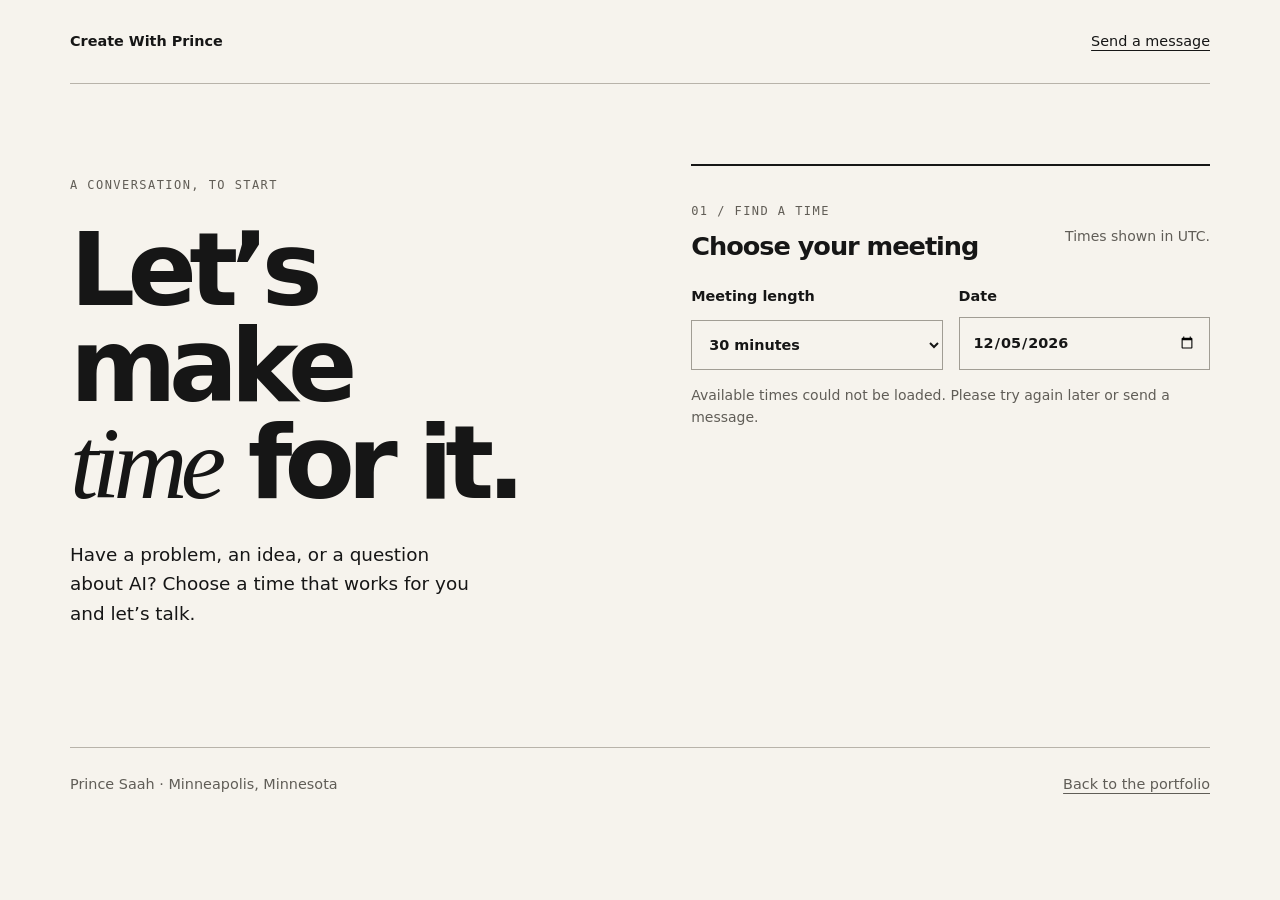
==== book.html @ f41673e4 "Prepare meeting booking page" ====
<!doctype html>
<html lang="en">
<head>
  <meta charset="utf-8"><meta name="viewport" content="width=device-width,initial-scale=1">
  <meta name="description" content="Schedule a conversation with Prince Saah about AI consulting and digital product ideas.">
  <link rel="canonical" href="https://createwithprince.com/book.html">
  <title>Book a conversation | Create With Prince</title>
  <link rel="stylesheet" href="booking.css">
  <script src="https://challenges.cloudflare.com/turnstile/v0/api.js?render=explicit" async defer></script>
  <script src="booking.js" defer></script>
</head>
<body>
<header><a href="./">Create With Prince</a><a href="./contact.html">Send a message</a></header>
<main>
  <div class="lead"><p class="eyebrow">A conversation, to start</p><h1>Let’s make<br><em>time</em> for it.</h1><p>Have a problem, an idea, or a question about AI? Choose a time that works for you and let’s talk.</p></div>
  <section class="scheduler" aria-labelledby="scheduler-heading">
    <div class="scheduler-head"><div><p class="eyebrow">01 / Find a time</p><h2 id="scheduler-heading">Choose your meeting</h2></div><p id="timezone" class="note"></p></div>
    <div class="controls"><label>Meeting length<select id="duration"><option value="30">30 minutes</option><option value="45">45 minutes</option><option value="60">60 minutes</option></select></label><label>Date<input id="date" type="date" required></label></div>
    <p id="slots-status" class="note" role="status" aria-live="polite">Choose a day to see available times.</p><div id="slots" class="slots" aria-label="Available times"></div>
    <form id="booking" hidden novalidate>
      <div class="section-line"><p class="eyebrow">02 / Your details</p><p id="selected" class="chosen"></p></div>
      <label for="name">Your name</label><input id="name" name="name" autocomplete="name" maxlength="120" required>
      <label for="email">Your email</label><input id="email" name="email" type="email" autocomplete="email" maxlength="254" required>
      <div class="trap" aria-hidden="true"><label for="website">Leave this field empty</label><input id="website" name="website" tabindex="-1" autocomplete="off"></div>
      <div id="verification"></div><p id="booking-status" role="status" aria-live="polite"></p><button id="submit" type="submit" disabled>Confirm meeting <span aria-hidden="true">↗</span></button>
    </form>
    <div id="confirmation" class="confirmation" role="status" aria-live="polite" hidden></div>
  </section>
</main><footer><span>Prince Saah · Minneapolis, Minnesota</span><a href="./">Back to the portfolio</a></footer>
</body></html>
---- booking.css ----
*{box-sizing:border-box}body{margin:0;background:#f6f3ed;color:#161616;font:16px/1.6 system-ui,sans-serif}a{color:inherit;text-underline-offset:.25em}header,main,footer{width:min(1140px,calc(100% - 48px));margin:auto}header,footer{display:flex;justify-content:space-between;gap:24px;font-size:.9rem}header{padding:30px 0;border-bottom:1px solid #b8b3aa}header a:first-child{font-weight:700;text-decoration:none}main{padding:80px 0 100px;display:grid;grid-template-columns:minmax(0,1fr) minmax(340px,1fr);gap:clamp(40px,8vw,120px)}.eyebrow{font:12px/1.5 ui-monospace,monospace;text-transform:uppercase;letter-spacing:.12em;color:#615d56}.lead h1{font-size:clamp(4rem,8vw,7.2rem);line-height:.94;letter-spacing:-.075em;margin:28px 0}.lead h1 em{font-family:Georgia,serif;font-weight:400;letter-spacing:-.065em}.lead>p:last-child{max-width:410px;font-size:1.15rem}.scheduler{border-top:2px solid #161616}.scheduler-head{display:flex;justify-content:space-between;gap:18px;align-items:end;padding:24px 0}.scheduler h2{font-size:1.6rem;line-height:1.15;letter-spacing:-.04em;margin:8px 0 0}.note{font-size:.875rem;color:#605d57}.controls{display:grid;grid-template-columns:1fr 1fr;gap:16px}.controls label,form label{display:grid;gap:8px;font-weight:600;font-size:.9rem}input,select{width:100%;font:inherit;background:transparent;border:1px solid #a19d94;border-radius:0;padding:13px;color:#161616;min-width:0}.slots{display:flex;flex-wrap:wrap;gap:9px}.slot{background:transparent;border:1px solid #8f8a80;color:#161616;padding:10px 15px;font:inherit;cursor:pointer}.slot[aria-pressed=true]{background:#161616;color:white}form{border-top:1px solid #b8b3aa;margin-top:32px;padding-top:20px;display:grid;gap:10px}form[hidden],.confirmation[hidden]{display:none}.section-line{display:flex;justify-content:space-between;gap:14px;align-items:center}.chosen{font-size:.9rem;font-weight:650;text-align:right}form label{margin-top:10px}#verification{margin-top:16px}#booking-status{margin:0;min-height:1.5em}#submit{justify-self:start;background:#161616;color:#fff;border:0;padding:15px 20px;font:600 1rem system-ui;cursor:pointer}#submit span{margin-left:28px}button:disabled{opacity:.45;cursor:not-allowed}.confirmation{border-top:1px solid #b8b3aa;margin-top:32px;padding-top:22px;font-weight:600}.trap{position:absolute;left:-10000px;width:1px;height:1px;overflow:hidden}footer{border-top:1px solid #b8b3aa;padding:25px 0 40px;color:#605d57}button:focus-visible,input:focus-visible,select:focus-visible,a:focus-visible{outline:2px solid #111;outline-offset:3px}@media(max-width:750px){main{grid-template-columns:1fr;padding:55px 0 70px;gap:55px}.lead h1{font-size:clamp(3.7rem,14vw,6rem)}footer{flex-direction:column}}
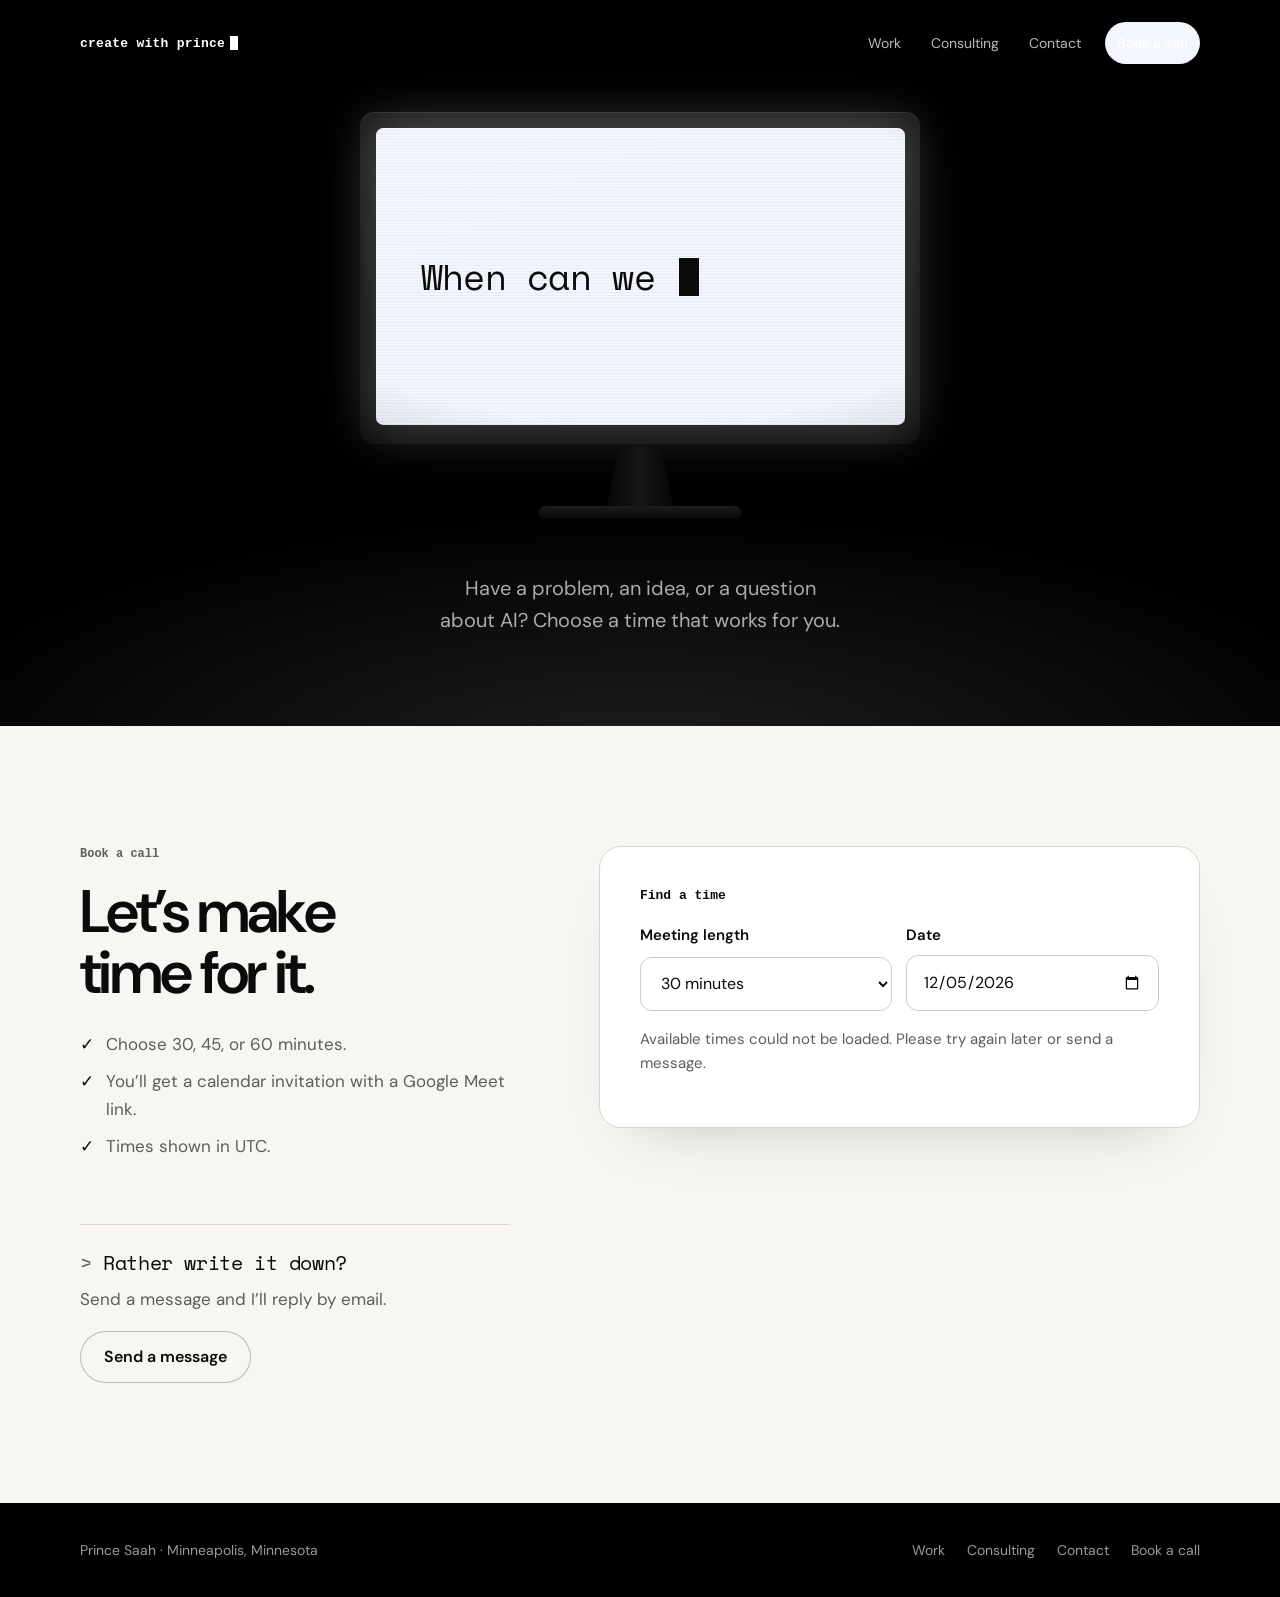
==== commit 4884344d: "Bring consulting, contact and booking into the portfolio's world One shared look (site.css/site.js):" ====
--- a/book.html
+++ b/book.html
@@ -1,30 +1,89 @@
 <!doctype html>
 <html lang="en">
 <head>
-  <meta charset="utf-8"><meta name="viewport" content="width=device-width,initial-scale=1">
+  <meta charset="utf-8">
+  <meta name="viewport" content="width=device-width, initial-scale=1, viewport-fit=cover">
+  <meta name="theme-color" content="#000000">
   <meta name="description" content="Schedule a conversation with Prince Saah about AI consulting and digital product ideas.">
+  <meta property="og:title" content="Book a conversation | Create With Prince">
+  <meta property="og:description" content="Schedule a conversation with Prince Saah about AI consulting and digital product ideas.">
+  <meta property="og:type" content="website"><meta property="og:url" content="https://createwithprince.com/book.html">
   <link rel="canonical" href="https://createwithprince.com/book.html">
   <title>Book a conversation | Create With Prince</title>
-  <link rel="stylesheet" href="booking.css">
+  <link rel="preconnect" href="https://fonts.googleapis.com"><link rel="preconnect" href="https://fonts.gstatic.com" crossorigin>
+  <link href="https://fonts.googleapis.com/css2?family=DM+Sans:opsz,wght@9..40,400;9..40,500;9..40,600&family=Space+Mono:wght@400;700&display=swap" rel="stylesheet">
+  <link rel="stylesheet" href="site.css?v=20261125">
+  <link rel="stylesheet" href="booking.css?v=20261125">
   <script src="https://challenges.cloudflare.com/turnstile/v0/api.js?render=explicit" async defer></script>
-  <script src="booking.js" defer></script>
+  <script src="site.js?v=20261125" defer></script>
+  <script src="booking.js?v=20261125" defer></script>
 </head>
 <body>
-<header><a href="./">Create With Prince</a><a href="./contact.html">Send a message</a></header>
+<header class="site-head">
+  <div class="wrap">
+    <a class="mark" href="./">create with prince</a>
+    <button class="menu-btn" type="button" aria-label="Menu" aria-expanded="false" aria-controls="site-nav"><span></span></button>
+    <nav class="nav" id="site-nav" aria-label="Main">
+      <a href="./">Work</a>
+      <a href="consulting.html">Consulting</a>
+      <a href="contact.html">Contact</a>
+      <a class="cta" href="book.html" aria-current="page">Book a call</a>
+    </nav>
+  </div>
+</header>
 <main>
-  <div class="lead"><p class="eyebrow">A conversation, to start</p><h1>Let’s make<br><em>time</em> for it.</h1><p>Have a problem, an idea, or a question about AI? Choose a time that works for you and let’s talk.</p></div>
-  <section class="scheduler" aria-labelledby="scheduler-heading">
-    <div class="scheduler-head"><div><p class="eyebrow">01 / Find a time</p><h2 id="scheduler-heading">Choose your meeting</h2></div><p id="timezone" class="note"></p></div>
-    <div class="controls"><label>Meeting length<select id="duration"><option value="30">30 minutes</option><option value="45">45 minutes</option><option value="60">60 minutes</option></select></label><label>Date<input id="date" type="date" required></label></div>
-    <p id="slots-status" class="note" role="status" aria-live="polite">Choose a day to see available times.</p><div id="slots" class="slots" aria-label="Available times"></div>
-    <form id="booking" hidden novalidate>
-      <div class="section-line"><p class="eyebrow">02 / Your details</p><p id="selected" class="chosen"></p></div>
-      <label for="name">Your name</label><input id="name" name="name" autocomplete="name" maxlength="120" required>
-      <label for="email">Your email</label><input id="email" name="email" type="email" autocomplete="email" maxlength="254" required>
-      <div class="trap" aria-hidden="true"><label for="website">Leave this field empty</label><input id="website" name="website" tabindex="-1" autocomplete="off"></div>
-      <div id="verification"></div><p id="booking-status" role="status" aria-live="polite"></p><button id="submit" type="submit" disabled>Confirm meeting <span aria-hidden="true">↗</span></button>
-    </form>
-    <div id="confirmation" class="confirmation" role="status" aria-live="polite" hidden></div>
-  </section>
-</main><footer><span>Prince Saah · Minneapolis, Minnesota</span><a href="./">Back to the portfolio</a></footer>
-</body></html>
+<section class="hero">
+  <div class="desk">
+    <span class="bezel"><span class="screen"><h1 class="screen-q">When can we talk?</h1></span></span>
+    <span class="neck"></span><span class="foot"></span>
+  </div>
+  <p class="hero-sub">Have a problem, an idea, or a question about AI? Choose a time that works for you.</p>
+</section>
+<section class="band">
+  <div class="wrap split">
+    <div>
+      <p class="label">Book a call</p>
+      <h2 class="title">Let’s make time for it.</h2>
+      <ul class="expect">
+        <li>Choose 30, 45, or 60 minutes.</li>
+        <li>You’ll get a calendar invitation with a Google Meet link.</li>
+        <li id="timezone"></li>
+      </ul>
+      <div class="aside">
+        <p class="step-q">Rather write it down?</p>
+        <p class="muted">Send a message and I’ll reply by email.</p>
+        <a class="button ghost" href="contact.html">Send a message</a>
+      </div>
+    </div>
+    <section class="panel scheduler" aria-labelledby="scheduler-heading">
+      <h2 id="scheduler-heading" class="panel-title">Find a time</h2>
+      <div class="controls">
+        <div class="field"><label for="duration">Meeting length</label><select id="duration"><option value="30">30 minutes</option><option value="45">45 minutes</option><option value="60">60 minutes</option></select></div>
+        <div class="field"><label for="date">Date</label><input id="date" type="date" required></div>
+      </div>
+      <p id="slots-status" class="status" role="status" aria-live="polite">Choose a day to see available times.</p>
+      <div id="slots" class="slots" aria-label="Available times"></div>
+      <form id="booking" hidden novalidate>
+        <div class="chosen-row"><h3 class="panel-title">Your details</h3><p id="selected" class="chosen"></p></div>
+        <div class="field"><label for="name">Your name</label><input id="name" name="name" autocomplete="name" maxlength="120" required></div>
+        <div class="field"><label for="email">Your email</label><input id="email" name="email" type="email" autocomplete="email" maxlength="254" required></div>
+        <div class="field"><label for="purpose">What would you like to discuss? <span class="optional">Optional</span></label>
+          <textarea id="purpose" name="purpose" maxlength="1500" rows="4" aria-describedby="purpose-note"></textarea>
+          <p id="purpose-note" class="muted small">Your message will be included in the calendar invitation.</p></div>
+        <div class="trap" aria-hidden="true"><label for="website">Leave this field empty</label><input id="website" name="website" tabindex="-1" autocomplete="off"></div>
+        <div id="verification"></div>
+        <p id="booking-status" class="status" role="status" aria-live="polite"></p>
+        <button id="submit" class="button" type="submit" disabled>Confirm meeting</button>
+      </form>
+      <div id="confirmation" class="confirmation" role="status" aria-live="polite" hidden></div>
+    </section>
+  </div>
+</section>
+</main>
+<footer class="site-foot slim">
+  <div class="wrap">
+    <div class="foot-row"><span>Prince Saah · Minneapolis, Minnesota</span><nav aria-label="Footer"><a href="./">Work</a><a href="consulting.html">Consulting</a><a href="contact.html">Contact</a><a href="book.html">Book a call</a></nav></div>
+  </div>
+</footer>
+</body>
+</html>
--- a/site.css
+++ b/site.css
@@ -0,0 +1,174 @@
+/*
+VOICE   Calm, direct, a little playful. The same studio as the home page.
+IDEA    Every page begins in the dark with a monitor asking that page's question.
+PICTURE A glowing CRT on a black band, the question typing across its screen.
+COLOUR  Void #000, paper #f7f6f2, ink #0b0b0b; screen light is the only glow.
+TYPE    DM Sans for reading, Space Mono for anything a screen would say.
+LAYOUT  Dark hero → paper body in one centred column → dark footer.
+*/
+:root {
+  --void: #000; --paper: #f7f6f2; --ink: #0b0b0b; --muted: #5f5d58; --line: #d9d5cc;
+  --glow: #f4f6ff;
+  --ease: cubic-bezier(.7, 0, .2, 1);
+  --sans: 'DM Sans', system-ui, sans-serif;
+  --mono: 'Space Mono', ui-monospace, monospace;
+  color-scheme: light;
+}
+* { box-sizing: border-box; min-width: 0; }
+html { scroll-behavior: smooth; -webkit-text-size-adjust: 100%; }
+body { margin: 0; background: var(--paper); color: var(--ink); font: 17px/1.6 var(--sans); -webkit-font-smoothing: antialiased; overflow-x: clip; }
+h1, h2, h3, p { margin: 0; }
+a { color: inherit; text-underline-offset: .25em; }
+:focus-visible { outline: 2px solid currentColor; outline-offset: 4px; }
+.sr-only { position: absolute; width: 1px; height: 1px; overflow: hidden; clip: rect(0 0 0 0); white-space: nowrap; }
+.wrap { width: min(1120px, calc(100% - 48px)); margin-inline: auto; }
+
+/* ---------- Header ---------- */
+.site-head {
+  position: absolute; inset: 0 0 auto; z-index: 5;
+  padding-top: env(safe-area-inset-top);
+  color: #fff;
+}
+.site-head .wrap { display: flex; align-items: center; justify-content: space-between; gap: 20px; padding: 22px 0; }
+.mark { display: inline-flex; align-items: center; gap: 2px; font: 700 13px/1 var(--mono); letter-spacing: .02em; text-decoration: none; white-space: nowrap; }
+.mark::after { content: ''; width: .6em; height: 1.1em; margin-left: 3px; background: currentColor; animation: blink 1.05s steps(1) infinite; }
+.nav { display: flex; align-items: center; gap: 6px; }
+.nav a { font-size: 14px; text-decoration: none; padding: 10px 12px; border-radius: 99px; color: rgba(255,255,255,.72); transition: color .3s, background .3s; }
+.nav a:hover, .nav a[aria-current="page"] { color: #fff; }
+.nav a[aria-current="page"] { background: rgba(255,255,255,.1); }
+.nav .cta { background: var(--glow); color: var(--ink); font-weight: 600; margin-left: 6px; }
+.nav .cta:hover { color: var(--ink); box-shadow: 0 0 24px rgba(244,246,255,.45); }
+.nav .cta[aria-current="page"] { background: var(--glow); }
+.menu-btn { display: none; }
+
+@media (max-width: 760px) {
+  .menu-btn {
+    display: grid; place-items: center; width: 44px; height: 44px; margin-right: -10px;
+    border: 0; background: none; color: inherit; cursor: pointer;
+  }
+  .menu-btn span, .menu-btn span::before { display: block; width: 20px; height: 1.5px; background: currentColor; transition: transform .4s var(--ease); }
+  .menu-btn span { position: relative; box-shadow: 0 -6px 0 currentColor; }
+  .menu-btn span::before { content: ''; position: absolute; top: 6px; }
+  .site-head.open .menu-btn span { transform: rotate(45deg); box-shadow: none; }
+  .site-head.open .menu-btn span::before { transform: translateY(-6px) rotate(-90deg); }
+  .nav {
+    position: fixed; inset: 0; z-index: -1;
+    flex-direction: column; align-items: flex-start; justify-content: center; gap: 4px;
+    padding: 0 28px; background: var(--void);
+    opacity: 0; pointer-events: none; transition: opacity .35s var(--ease);
+  }
+  .site-head.open .nav { opacity: 1; pointer-events: auto; }
+  .nav a { font-size: 30px; letter-spacing: -.03em; padding: 8px 0; color: rgba(255,255,255,.6); }
+  .nav a[aria-current="page"] { background: none; color: #fff; }
+  .nav .cta { margin: 22px 0 0; padding: 14px 24px; font-size: 18px; }
+}
+
+/* ---------- Hero: a monitor in the dark ---------- */
+.hero {
+  position: relative; background: var(--void); color: #fff;
+  padding: calc(env(safe-area-inset-top) + 112px) 0 clamp(64px, 10vh, 110px);
+  overflow: hidden;
+}
+.hero::after { /* light spilling toward the paper below */
+  content: ''; position: absolute; left: 50%; bottom: -40%; width: 120%; height: 70%;
+  transform: translateX(-50%);
+  background: radial-gradient(closest-side, rgba(244,246,255,.12), transparent);
+  pointer-events: none;
+}
+.desk { width: min(86vw, 560px); margin-inline: auto; container-type: inline-size; position: relative; z-index: 1; }
+.desk .bezel {
+  display: block; padding: 2.8cqi 2.8cqi 3.4cqi; border-radius: 2.6cqi;
+  background: linear-gradient(#191919, #0b0b0b 60%);
+  box-shadow: inset 0 1px 0 rgba(255,255,255,.09), 0 4cqi 8cqi rgba(0,0,0,.9);
+}
+.desk .screen {
+  position: relative; display: flex; align-items: center;
+  aspect-ratio: 16 / 9; border-radius: 1.3cqi; overflow: hidden;
+  background: var(--glow); color: var(--ink);
+  box-shadow: 0 0 9cqi 1cqi rgba(244,246,255,.25);
+  animation: power-on .9s var(--ease) both .15s;
+}
+.desk .screen::before, .desk .screen::after { content: ''; position: absolute; inset: 0; pointer-events: none; }
+.desk .screen::before { background: repeating-linear-gradient(0deg, rgba(0,0,0,.045) 0 1px, transparent 1px 3px); }
+.desk .screen::after { background: radial-gradient(130% 100% at 50% 45%, transparent 55%, rgba(0,0,0,.25)), linear-gradient(155deg, rgba(255,255,255,.14), transparent 38%); }
+.screen-q {
+  position: relative; z-index: 1; padding: 0 8cqi;
+  font: 400 6.4cqi/1.28 var(--mono); letter-spacing: -.02em;
+  text-wrap: balance;
+}
+.screen-q .ghost { visibility: hidden; }
+.screen-q .ghost::after { content: ''; display: inline-block; width: .64em; }
+.screen-q .live { position: absolute; top: 0; left: 8cqi; right: 8cqi; }
+.screen-q .caret, .caret {
+  display: inline-block; width: .56em; height: 1.05em; margin-left: .08em; vertical-align: -.17em;
+  background: currentColor; animation: blink 1.05s steps(1) infinite;
+}
+.desk .neck { display: block; width: 12cqi; height: 11cqi; margin: 0 auto; background: linear-gradient(90deg, #060606, #161616 50%, #060606); clip-path: polygon(20% 0, 80% 0, 100% 100%, 0 100%); }
+.desk .foot { display: block; width: 36cqi; height: 2.2cqi; margin: 0 auto; border-radius: 1.2cqi 1.2cqi .5cqi .5cqi; background: linear-gradient(#1c1c1c, #090909); }
+.hero-sub { position: relative; z-index: 1; margin: clamp(34px, 6vh, 56px) auto 0; max-width: 34ch; text-align: center; color: rgba(255,255,255,.66); font-size: clamp(17px, 2vw, 20px); text-wrap: balance; }
+
+@keyframes power-on {
+  0% { transform: scale(0, .006); filter: brightness(4); }
+  35% { transform: scale(1, .006); filter: brightness(3); }
+  75% { transform: scale(1, 1); filter: brightness(1.4); }
+  100% { transform: none; filter: none; }
+}
+@keyframes blink { 50% { opacity: 0; } }
+
+/* ---------- Paper body ---------- */
+.band { padding: clamp(64px, 10vw, 120px) 0; }
+.band + .band { border-top: 1px solid var(--line); }
+.label { font: 700 12px/1.4 var(--mono); color: var(--muted); margin-bottom: 18px; }
+.title { font-size: clamp(34px, 5.4vw, 60px); font-weight: 600; line-height: 1.02; letter-spacing: -.045em; text-wrap: balance; }
+.lede { font-size: clamp(19px, 2.2vw, 23px); line-height: 1.5; letter-spacing: -.01em; max-width: 36ch; }
+.muted { color: var(--muted); }
+.split { display: grid; grid-template-columns: minmax(0, 5fr) minmax(0, 7fr); gap: clamp(40px, 7vw, 110px); align-items: start; }
+.split > :first-child { position: sticky; top: 32px; }
+@media (max-width: 860px) { .split { grid-template-columns: 1fr; } .split > :first-child { position: static; } }
+
+.button {
+  display: inline-flex; align-items: center; justify-content: center; gap: 12px;
+  min-height: 52px; padding: 0 24px; border: 0; border-radius: 99px;
+  background: var(--ink); color: #fff; font: 600 16px/1 var(--sans);
+  text-decoration: none; cursor: pointer; transition: transform .4s var(--ease), opacity .3s;
+}
+.button:hover { transform: translateY(-2px); }
+.button.ghost { background: transparent; color: var(--ink); box-shadow: inset 0 0 0 1px rgba(0,0,0,.25); }
+.button:disabled { opacity: .4; cursor: not-allowed; transform: none; }
+.arrow::after { content: '↗'; }
+
+/* forms */
+.field { display: grid; gap: 8px; }
+.field + .field { margin-top: 20px; }
+.field label, .field > span { font-weight: 600; font-size: 15px; }
+.optional { font-weight: 400; color: var(--muted); }
+input, select, textarea {
+  width: 100%; font: 16px/1.5 var(--sans); color: var(--ink);
+  background: #fff; border: 1px solid #cfcbc2; border-radius: 12px; padding: 14px 16px;
+  transition: border-color .2s, box-shadow .2s;
+}
+input:focus, select:focus, textarea:focus { outline: none; border-color: var(--ink); box-shadow: 0 0 0 4px rgba(0,0,0,.06); }
+textarea { resize: vertical; min-height: 140px; }
+.trap { position: absolute; left: -10000px; width: 1px; height: 1px; overflow: hidden; }
+.status { min-height: 1.6em; margin: 16px 0 0; font-size: 15px; color: var(--muted); }
+.panel { background: #fff; border: 1px solid var(--line); border-radius: 22px; padding: clamp(22px, 4vw, 40px); box-shadow: 0 30px 60px -40px rgba(0,0,0,.25); }
+
+/* ---------- Footer ---------- */
+.site-foot { background: var(--void); color: rgba(255,255,255,.6); padding: clamp(64px, 10vw, 110px) 0 calc(env(safe-area-inset-bottom) + 36px); }
+.foot-q { color: #fff; font: 400 clamp(22px, 3.4vw, 36px)/1.3 var(--mono); letter-spacing: -.03em; max-width: 24ch; }
+.foot-actions { display: flex; flex-wrap: wrap; gap: 12px; margin-top: 32px; }
+.site-foot .button { background: var(--glow); color: var(--ink); }
+.site-foot .button.ghost { background: transparent; color: #fff; box-shadow: inset 0 0 0 1px rgba(255,255,255,.3); }
+.foot-row { display: flex; flex-wrap: wrap; justify-content: space-between; gap: 16px 28px; margin-top: clamp(56px, 9vw, 96px); padding-top: 22px; border-top: 1px solid rgba(255,255,255,.12); font-size: 14px; }
+.foot-row nav { display: flex; flex-wrap: wrap; gap: 8px 22px; }
+.foot-row a { text-decoration: none; }
+.foot-row a:hover { color: #fff; }
+
+/* footers on pages that already are the call to action */
+.site-foot.slim { padding-top: 0; }
+.site-foot.slim .foot-row { margin-top: 0; border-top: 0; padding-top: 36px; }
+
+@media (prefers-reduced-motion: reduce) {
+  *, *::before, *::after { animation-duration: .01ms !important; animation-iteration-count: 1 !important; transition-duration: .01ms !important; }
+  html { scroll-behavior: auto; }
+}
--- a/booking.css
+++ b/booking.css
@@ -1 +1,35 @@
-*{box-sizing:border-box}body{margin:0;background:#f6f3ed;color:#161616;font:16px/1.6 system-ui,sans-serif}a{color:inherit;text-underline-offset:.25em}header,main,footer{width:min(1140px,calc(100% - 48px));margin:auto}header,footer{display:flex;justify-content:space-between;gap:24px;font-size:.9rem}header{padding:30px 0;border-bottom:1px solid #b8b3aa}header a:first-child{font-weight:700;text-decoration:none}main{padding:80px 0 100px;display:grid;grid-template-columns:minmax(0,1fr) minmax(340px,1fr);gap:clamp(40px,8vw,120px)}.eyebrow{font:12px/1.5 ui-monospace,monospace;text-transform:uppercase;letter-spacing:.12em;color:#615d56}.lead h1{font-size:clamp(4rem,8vw,7.2rem);line-height:.94;letter-spacing:-.075em;margin:28px 0}.lead h1 em{font-family:Georgia,serif;font-weight:400;letter-spacing:-.065em}.lead>p:last-child{max-width:410px;font-size:1.15rem}.scheduler{border-top:2px solid #161616}.scheduler-head{display:flex;justify-content:space-between;gap:18px;align-items:end;padding:24px 0}.scheduler h2{font-size:1.6rem;line-height:1.15;letter-spacing:-.04em;margin:8px 0 0}.note{font-size:.875rem;color:#605d57}.controls{display:grid;grid-template-columns:1fr 1fr;gap:16px}.controls label,form label{display:grid;gap:8px;font-weight:600;font-size:.9rem}input,select{width:100%;font:inherit;background:transparent;border:1px solid #a19d94;border-radius:0;padding:13px;color:#161616;min-width:0}.slots{display:flex;flex-wrap:wrap;gap:9px}.slot{background:transparent;border:1px solid #8f8a80;color:#161616;padding:10px 15px;font:inherit;cursor:pointer}.slot[aria-pressed=true]{background:#161616;color:white}form{border-top:1px solid #b8b3aa;margin-top:32px;padding-top:20px;display:grid;gap:10px}form[hidden],.confirmation[hidden]{display:none}.section-line{display:flex;justify-content:space-between;gap:14px;align-items:center}.chosen{font-size:.9rem;font-weight:650;text-align:right}form label{margin-top:10px}#verification{margin-top:16px}#booking-status{margin:0;min-height:1.5em}#submit{justify-self:start;background:#161616;color:#fff;border:0;padding:15px 20px;font:600 1rem system-ui;cursor:pointer}#submit span{margin-left:28px}button:disabled{opacity:.45;cursor:not-allowed}.confirmation{border-top:1px solid #b8b3aa;margin-top:32px;padding-top:22px;font-weight:600}.trap{position:absolute;left:-10000px;width:1px;height:1px;overflow:hidden}footer{border-top:1px solid #b8b3aa;padding:25px 0 40px;color:#605d57}button:focus-visible,input:focus-visible,select:focus-visible,a:focus-visible{outline:2px solid #111;outline-offset:3px}@media(max-width:750px){main{grid-template-columns:1fr;padding:55px 0 70px;gap:55px}.lead h1{font-size:clamp(3.7rem,14vw,6rem)}footer{flex-direction:column}}
+/* Booking page. Shared look lives in site.css. */
+.expect { list-style: none; margin: 28px 0 0; padding: 0; display: grid; gap: 10px; color: var(--muted); }
+.expect li { display: flex; gap: 12px; }
+.expect li::before { content: '✓'; color: var(--ink); font-weight: 700; }
+.expect li:empty { display: none; }
+.aside { margin-top: clamp(40px, 6vw, 64px); padding-top: 24px; border-top: 1px solid var(--line); display: grid; gap: 10px; justify-items: start; }
+.aside .button { margin-top: 8px; }
+.step-q { font: 400 20px/1.35 var(--mono); letter-spacing: -.02em; }
+.step-q::before { content: '> '; color: var(--muted); }
+
+.panel-title { font: 700 13px/1.4 var(--mono); margin: 0 0 18px; }
+.controls { display: grid; grid-template-columns: 1fr 1fr; gap: 14px; }
+.controls .field + .field { margin-top: 0; }
+.slots { display: grid; grid-template-columns: repeat(auto-fill, minmax(96px, 1fr)); gap: 8px; margin-top: 12px; }
+.slot {
+  min-height: 46px; padding: 0 10px; border-radius: 12px; cursor: pointer;
+  background: #fff; color: var(--ink); border: 1px solid #cfcbc2;
+  font: 400 14px/1 var(--mono); transition: background .2s, color .2s, border-color .2s, transform .3s var(--ease);
+}
+.slot:hover { border-color: var(--ink); }
+.slot[aria-pressed=true] { background: var(--ink); color: #fff; border-color: var(--ink); }
+.slot:disabled { opacity: .4; cursor: not-allowed; }
+form[hidden], .confirmation[hidden] { display: none; }
+#booking { margin-top: 28px; padding-top: 26px; border-top: 1px solid var(--line); }
+.chosen-row { display: flex; flex-wrap: wrap; justify-content: space-between; gap: 6px 16px; align-items: baseline; margin-bottom: 4px; }
+.chosen-row .panel-title { margin: 0; }
+.chosen { font-weight: 600; font-size: 15px; }
+.small { font-size: 14px; }
+#verification:not(:empty) { margin-top: 20px; }
+#submit { margin-top: 8px; width: 100%; }
+.confirmation { margin-top: 26px; padding: 22px; border-radius: 14px; background: var(--ink); color: #fff; font-weight: 600; }
+@media (max-width: 480px) { .controls { grid-template-columns: 1fr; } }
+
+/* on phones the form comes first, the alternative after it */
+@media (max-width: 860px) { .split > :first-child { display: contents; } .split > .panel { order: 2; } .split .aside { order: 3; margin-top: 0; } }
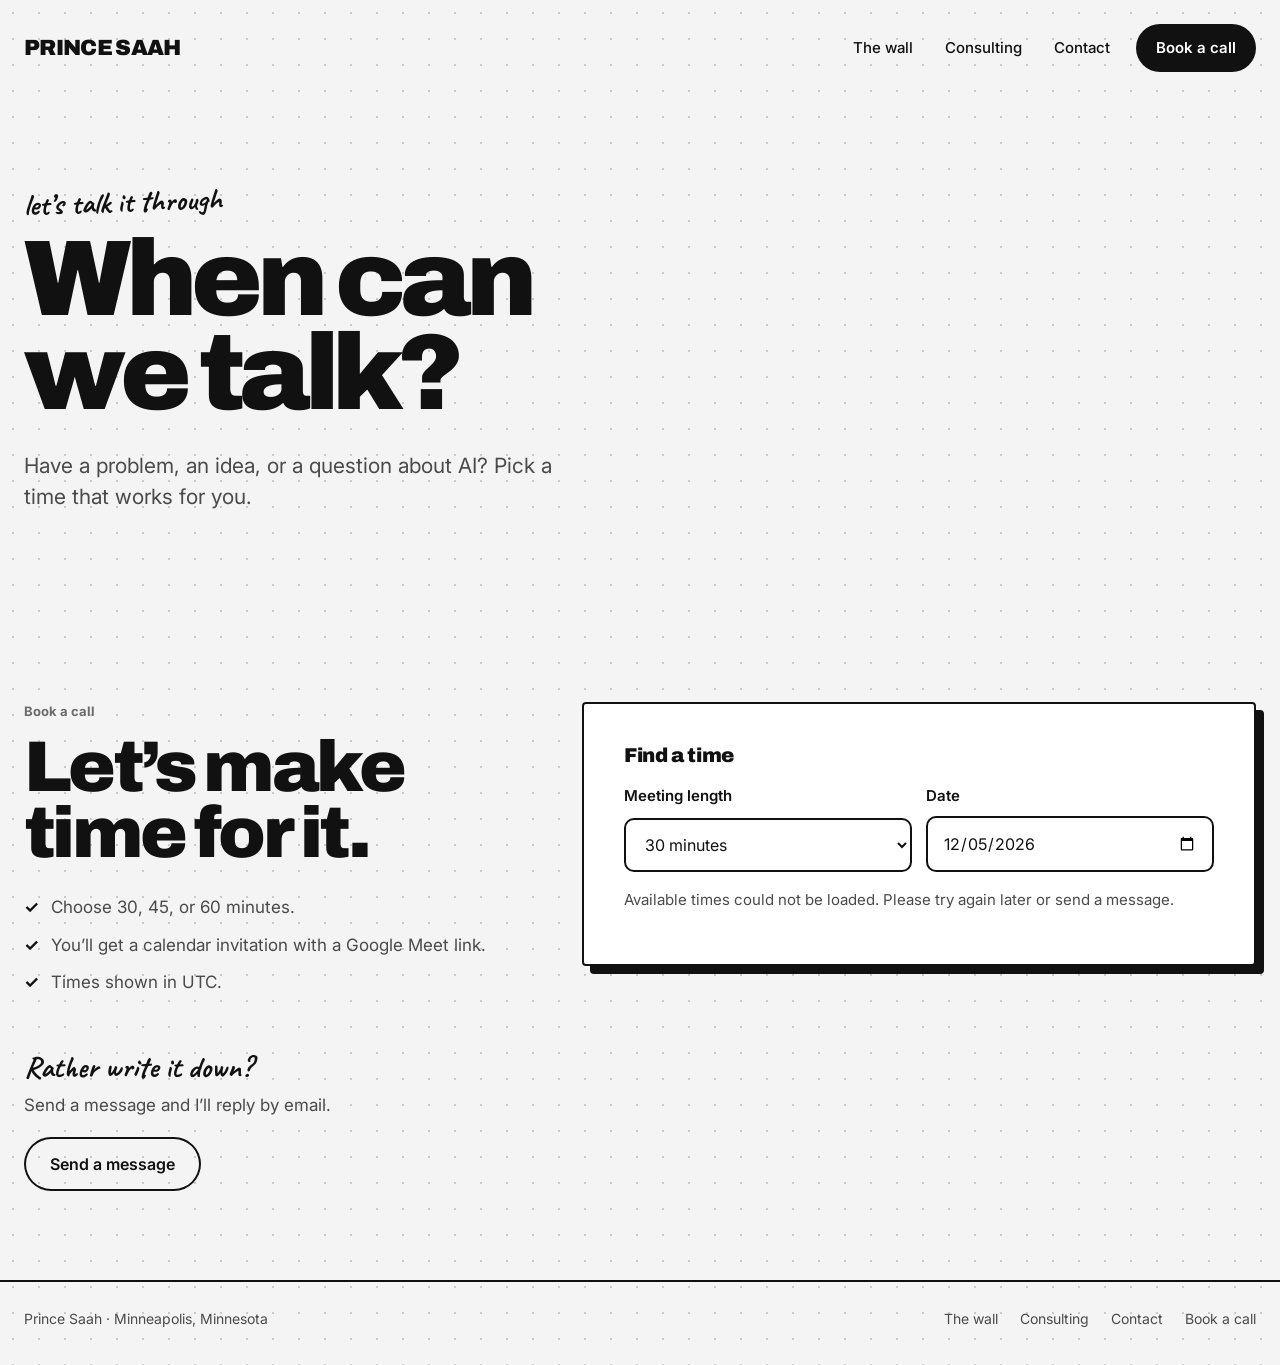
==== commit 4a472870: "Redesign the site as an idea wall Home: problems are cards pinned around 'I collect problems. Then I" ====
--- a/book.html
+++ b/book.html
@@ -3,7 +3,7 @@
 <head>
   <meta charset="utf-8">
   <meta name="viewport" content="width=device-width, initial-scale=1, viewport-fit=cover">
-  <meta name="theme-color" content="#000000">
+  <meta name="theme-color" content="#F4F4F4">
   <meta name="description" content="Schedule a conversation with Prince Saah about AI consulting and digital product ideas.">
   <meta property="og:title" content="Book a conversation | Create With Prince">
   <meta property="og:description" content="Schedule a conversation with Prince Saah about AI consulting and digital product ideas.">
@@ -11,20 +11,20 @@
   <link rel="canonical" href="https://createwithprince.com/book.html">
   <title>Book a conversation | Create With Prince</title>
   <link rel="preconnect" href="https://fonts.googleapis.com"><link rel="preconnect" href="https://fonts.gstatic.com" crossorigin>
-  <link href="https://fonts.googleapis.com/css2?family=DM+Sans:opsz,wght@9..40,400;9..40,500;9..40,600&family=Space+Mono:wght@400;700&display=swap" rel="stylesheet">
-  <link rel="stylesheet" href="site.css?v=20261125">
-  <link rel="stylesheet" href="booking.css?v=20261125">
+  <link href="https://fonts.googleapis.com/css2?family=Archivo:wght@500;800;900&family=Inter:wght@400;500;600;700&family=Caveat:wght@600;700&display=swap" rel="stylesheet">
+  <link rel="stylesheet" href="site.css?v=20261125-wall">
+  <link rel="stylesheet" href="booking.css?v=20261125-wall">
   <script src="https://challenges.cloudflare.com/turnstile/v0/api.js?render=explicit" async defer></script>
-  <script src="site.js?v=20261125" defer></script>
+  <script src="site.js?v=20261125-wall" defer></script>
   <script src="booking.js?v=20261125" defer></script>
 </head>
 <body>
 <header class="site-head">
   <div class="wrap">
-    <a class="mark" href="./">create with prince</a>
+    <a class="mark" href="./">PRINCE SAAH</a>
     <button class="menu-btn" type="button" aria-label="Menu" aria-expanded="false" aria-controls="site-nav"><span></span></button>
     <nav class="nav" id="site-nav" aria-label="Main">
-      <a href="./">Work</a>
+      <a href="./">The wall</a>
       <a href="consulting.html">Consulting</a>
       <a href="contact.html">Contact</a>
       <a class="cta" href="book.html" aria-current="page">Book a call</a>
@@ -33,11 +33,11 @@
 </header>
 <main>
 <section class="hero">
-  <div class="desk">
-    <span class="bezel"><span class="screen"><h1 class="screen-q">When can we talk?</h1></span></span>
-    <span class="neck"></span><span class="foot"></span>
+  <div class="wrap">
+    <p class="note">let’s talk it through</p>
+    <h1>When can we talk?</h1>
+    <p class="hero-sub">Have a problem, an idea, or a question about AI? Pick a time that works for you.</p>
   </div>
-  <p class="hero-sub">Have a problem, an idea, or a question about AI? Choose a time that works for you.</p>
 </section>
 <section class="band">
   <div class="wrap split">
@@ -80,10 +80,8 @@
   </div>
 </section>
 </main>
-<footer class="site-foot slim">
-  <div class="wrap">
-    <div class="foot-row"><span>Prince Saah · Minneapolis, Minnesota</span><nav aria-label="Footer"><a href="./">Work</a><a href="consulting.html">Consulting</a><a href="contact.html">Contact</a><a href="book.html">Book a call</a></nav></div>
-  </div>
+<footer class="site-foot">
+  <div class="wrap"><span>Prince Saah · Minneapolis, Minnesota</span><nav aria-label="Footer"><a href="./">The wall</a><a href="consulting.html">Consulting</a><a href="contact.html">Contact</a><a href="book.html">Book a call</a></nav></div>
 </footer>
 </body>
 </html>
--- a/site.css
+++ b/site.css
@@ -1,172 +1,123 @@
 /*
-VOICE   Calm, direct, a little playful. The same studio as the home page.
-IDEA    Every page begins in the dark with a monitor asking that page's question.
-PICTURE A glowing CRT on a black band, the question typing across its screen.
-COLOUR  Void #000, paper #f7f6f2, ink #0b0b0b; screen light is the only glow.
-TYPE    DM Sans for reading, Space Mono for anything a screen would say.
-LAYOUT  Dark hero → paper body in one centred column → dark footer.
+VOICE   An ideas person's studio: confident, playful, handmade where it counts.
+IDEA    An idea wall: problems pinned up as cards, the solved ones stamped BUILT.
+PICTURE Cards scattered on a dotted wall around one big headline.
+COLOUR  Wall #F4F4F4 with dots, card white, ink #111, one highlighter yellow #FFE600.
+TYPE    Archivo 900 for headlines, Inter for reading, Caveat for handwritten notes.
+LAYOUT  Wall-style hero → content on cards → black call-to-action band → footer.
 */
 :root {
-  --void: #000; --paper: #f7f6f2; --ink: #0b0b0b; --muted: #5f5d58; --line: #d9d5cc;
-  --glow: #f4f6ff;
+  --wall: #F4F4F4; --dot: #C9C9C9; --card: #ffffff; --ink: #111111; --muted: #4A4A4A; --soft: #6B6B6B; --line: #DADADA;
+  --hl: #FFE600;
+  --head: 'Archivo', system-ui, sans-serif;
+  --sans: 'Inter', system-ui, sans-serif;
+  --hand: 'Caveat', 'Segoe Print', cursive;
   --ease: cubic-bezier(.7, 0, .2, 1);
-  --sans: 'DM Sans', system-ui, sans-serif;
-  --mono: 'Space Mono', ui-monospace, monospace;
   color-scheme: light;
 }
 * { box-sizing: border-box; min-width: 0; }
-html { scroll-behavior: smooth; -webkit-text-size-adjust: 100%; }
-body { margin: 0; background: var(--paper); color: var(--ink); font: 17px/1.6 var(--sans); -webkit-font-smoothing: antialiased; overflow-x: clip; }
+html { -webkit-text-size-adjust: 100%; scroll-behavior: smooth; }
+body {
+  margin: 0; color: var(--ink); font: 17px/1.6 var(--sans); -webkit-font-smoothing: antialiased; overflow-x: clip;
+  background-color: var(--wall);
+  background-image: radial-gradient(var(--dot) 1.2px, transparent 1.2px);
+  background-size: 26px 26px;
+}
 h1, h2, h3, p { margin: 0; }
-a { color: inherit; text-underline-offset: .25em; }
-:focus-visible { outline: 2px solid currentColor; outline-offset: 4px; }
+a { color: inherit; text-underline-offset: .22em; }
+:focus-visible { outline: 3px solid var(--ink); outline-offset: 3px; }
 .sr-only { position: absolute; width: 1px; height: 1px; overflow: hidden; clip: rect(0 0 0 0); white-space: nowrap; }
-.wrap { width: min(1120px, calc(100% - 48px)); margin-inline: auto; }
+.wrap { width: min(1240px, calc(100% - 48px)); margin-inline: auto; }
+.hl { background: linear-gradient(transparent 58%, var(--hl) 58%, var(--hl) 92%, transparent 92%); -webkit-box-decoration-break: clone; box-decoration-break: clone; }
+.note { font: 700 clamp(24px, 2.6vw, 30px)/1.1 var(--hand); }
 
 /* ---------- Header ---------- */
-.site-head {
-  position: absolute; inset: 0 0 auto; z-index: 5;
-  padding-top: env(safe-area-inset-top);
-  color: #fff;
-}
-.site-head .wrap { display: flex; align-items: center; justify-content: space-between; gap: 20px; padding: 22px 0; }
-.mark { display: inline-flex; align-items: center; gap: 2px; font: 700 13px/1 var(--mono); letter-spacing: .02em; text-decoration: none; white-space: nowrap; }
-.mark::after { content: ''; width: .6em; height: 1.1em; margin-left: 3px; background: currentColor; animation: blink 1.05s steps(1) infinite; }
-.nav { display: flex; align-items: center; gap: 6px; }
-.nav a { font-size: 14px; text-decoration: none; padding: 10px 12px; border-radius: 99px; color: rgba(255,255,255,.72); transition: color .3s, background .3s; }
-.nav a:hover, .nav a[aria-current="page"] { color: #fff; }
-.nav a[aria-current="page"] { background: rgba(255,255,255,.1); }
-.nav .cta { background: var(--glow); color: var(--ink); font-weight: 600; margin-left: 6px; }
-.nav .cta:hover { color: var(--ink); box-shadow: 0 0 24px rgba(244,246,255,.45); }
-.nav .cta[aria-current="page"] { background: var(--glow); }
+.site-head { position: relative; z-index: 20; padding-top: env(safe-area-inset-top); }
+.site-head .wrap { display: flex; align-items: center; justify-content: space-between; gap: 20px; padding: 24px 0; }
+.mark { font: 900 22px/1 var(--head); letter-spacing: -.03em; text-decoration: none; white-space: nowrap; }
+.nav { display: flex; align-items: center; gap: 4px; }
+.nav a { font-size: 15px; font-weight: 500; text-decoration: none; padding: 11px 14px; border-radius: 99px; }
+.nav a:hover { background: rgba(0,0,0,.06); }
+.nav a[aria-current="page"] { text-decoration: underline; text-decoration-thickness: 2px; text-underline-offset: .35em; }
+.nav .cta { background: var(--ink); color: #fff; font-weight: 600; margin-left: 8px; padding: 12px 20px; }
+.nav .cta:hover { background: #333; }
+.nav .cta[aria-current="page"] { text-decoration: none; }
 .menu-btn { display: none; }
-
 @media (max-width: 760px) {
-  .menu-btn {
-    display: grid; place-items: center; width: 44px; height: 44px; margin-right: -10px;
-    border: 0; background: none; color: inherit; cursor: pointer;
-  }
-  .menu-btn span, .menu-btn span::before { display: block; width: 20px; height: 1.5px; background: currentColor; transition: transform .4s var(--ease); }
-  .menu-btn span { position: relative; box-shadow: 0 -6px 0 currentColor; }
-  .menu-btn span::before { content: ''; position: absolute; top: 6px; }
+  .menu-btn { display: grid; place-items: center; width: 44px; height: 44px; margin-right: -10px; border: 0; background: none; color: var(--ink); cursor: pointer; }
+  .menu-btn span, .menu-btn span::before { display: block; width: 22px; height: 2px; background: currentColor; transition: transform .4s var(--ease); }
+  .menu-btn span { position: relative; box-shadow: 0 -7px 0 currentColor; }
+  .menu-btn span::before { content: ''; position: absolute; top: 7px; }
   .site-head.open .menu-btn span { transform: rotate(45deg); box-shadow: none; }
-  .site-head.open .menu-btn span::before { transform: translateY(-6px) rotate(-90deg); }
+  .site-head.open .menu-btn span::before { transform: translateY(-7px) rotate(-90deg); }
   .nav {
-    position: fixed; inset: 0; z-index: -1;
-    flex-direction: column; align-items: flex-start; justify-content: center; gap: 4px;
-    padding: 0 28px; background: var(--void);
-    opacity: 0; pointer-events: none; transition: opacity .35s var(--ease);
+    position: fixed; inset: 0; z-index: -1; flex-direction: column; align-items: flex-start; justify-content: center; gap: 2px;
+    padding: 0 28px; background: var(--wall);
+    background-image: radial-gradient(var(--dot) 1.2px, transparent 1.2px); background-size: 26px 26px;
+    opacity: 0; pointer-events: none; transition: opacity .3s var(--ease);
   }
   .site-head.open .nav { opacity: 1; pointer-events: auto; }
-  .nav a { font-size: 30px; letter-spacing: -.03em; padding: 8px 0; color: rgba(255,255,255,.6); }
-  .nav a[aria-current="page"] { background: none; color: #fff; }
-  .nav .cta { margin: 22px 0 0; padding: 14px 24px; font-size: 18px; }
+  .nav a { font: 900 40px/1.1 var(--head); letter-spacing: -.04em; padding: 6px 0; }
+  .nav a:hover { background: none; }
+  .nav .cta { margin: 24px 0 0; padding: 16px 26px; font: 600 18px/1 var(--sans); letter-spacing: 0; }
 }
 
-/* ---------- Hero: a monitor in the dark ---------- */
-.hero {
-  position: relative; background: var(--void); color: #fff;
-  padding: calc(env(safe-area-inset-top) + 112px) 0 clamp(64px, 10vh, 110px);
-  overflow: hidden;
-}
-.hero::after { /* light spilling toward the paper below */
-  content: ''; position: absolute; left: 50%; bottom: -40%; width: 120%; height: 70%;
-  transform: translateX(-50%);
-  background: radial-gradient(closest-side, rgba(244,246,255,.12), transparent);
-  pointer-events: none;
-}
-.desk { width: min(86vw, 560px); margin-inline: auto; container-type: inline-size; position: relative; z-index: 1; }
-.desk .bezel {
-  display: block; padding: 2.8cqi 2.8cqi 3.4cqi; border-radius: 2.6cqi;
-  background: linear-gradient(#191919, #0b0b0b 60%);
-  box-shadow: inset 0 1px 0 rgba(255,255,255,.09), 0 4cqi 8cqi rgba(0,0,0,.9);
-}
-.desk .screen {
-  position: relative; display: flex; align-items: center;
-  aspect-ratio: 16 / 9; border-radius: 1.3cqi; overflow: hidden;
-  background: var(--glow); color: var(--ink);
-  box-shadow: 0 0 9cqi 1cqi rgba(244,246,255,.25);
-  animation: power-on .9s var(--ease) both .15s;
-}
-.desk .screen::before, .desk .screen::after { content: ''; position: absolute; inset: 0; pointer-events: none; }
-.desk .screen::before { background: repeating-linear-gradient(0deg, rgba(0,0,0,.045) 0 1px, transparent 1px 3px); }
-.desk .screen::after { background: radial-gradient(130% 100% at 50% 45%, transparent 55%, rgba(0,0,0,.25)), linear-gradient(155deg, rgba(255,255,255,.14), transparent 38%); }
-.screen-q {
-  position: relative; z-index: 1; padding: 0 8cqi;
-  font: 400 6.4cqi/1.28 var(--mono); letter-spacing: -.02em;
-  text-wrap: balance;
-}
-.screen-q .ghost { visibility: hidden; }
-.screen-q .ghost::after { content: ''; display: inline-block; width: .64em; }
-.screen-q .live { position: absolute; top: 0; left: 8cqi; right: 8cqi; }
-.screen-q .caret, .caret {
-  display: inline-block; width: .56em; height: 1.05em; margin-left: .08em; vertical-align: -.17em;
-  background: currentColor; animation: blink 1.05s steps(1) infinite;
-}
-.desk .neck { display: block; width: 12cqi; height: 11cqi; margin: 0 auto; background: linear-gradient(90deg, #060606, #161616 50%, #060606); clip-path: polygon(20% 0, 80% 0, 100% 100%, 0 100%); }
-.desk .foot { display: block; width: 36cqi; height: 2.2cqi; margin: 0 auto; border-radius: 1.2cqi 1.2cqi .5cqi .5cqi; background: linear-gradient(#1c1c1c, #090909); }
-.hero-sub { position: relative; z-index: 1; margin: clamp(34px, 6vh, 56px) auto 0; max-width: 34ch; text-align: center; color: rgba(255,255,255,.66); font-size: clamp(17px, 2vw, 20px); text-wrap: balance; }
+/* ---------- Page hero (consulting, contact, booking) ---------- */
+.hero { padding: clamp(40px, 7vw, 90px) 0 clamp(56px, 8vw, 100px); }
+.hero .note { transform: rotate(-2deg); display: inline-block; margin-bottom: 14px; }
+.hero h1 { font: 900 clamp(48px, 8.4vw, 116px)/.88 var(--head); letter-spacing: -.06em; max-width: 13ch; text-wrap: balance; }
+.hero-sub { margin-top: 28px; font-size: clamp(18px, 2vw, 21px); line-height: 1.5; color: var(--muted); max-width: 42ch; }
 
-@keyframes power-on {
-  0% { transform: scale(0, .006); filter: brightness(4); }
-  35% { transform: scale(1, .006); filter: brightness(3); }
-  75% { transform: scale(1, 1); filter: brightness(1.4); }
-  100% { transform: none; filter: none; }
-}
-@keyframes blink { 50% { opacity: 0; } }
-
-/* ---------- Paper body ---------- */
-.band { padding: clamp(64px, 10vw, 120px) 0; }
-.band + .band { border-top: 1px solid var(--line); }
-.label { font: 700 12px/1.4 var(--mono); color: var(--muted); margin-bottom: 18px; }
-.title { font-size: clamp(34px, 5.4vw, 60px); font-weight: 600; line-height: 1.02; letter-spacing: -.045em; text-wrap: balance; }
-.lede { font-size: clamp(19px, 2.2vw, 23px); line-height: 1.5; letter-spacing: -.01em; max-width: 36ch; }
+/* ---------- Cards and content ---------- */
+.card { background: var(--card); border: 2px solid var(--ink); box-shadow: 6px 6px 0 var(--ink); }
+.band { padding: clamp(40px, 7vw, 90px) 0; }
+.label { font: 700 13px/1.4 var(--sans); color: var(--soft); margin-bottom: 14px; }
+.title { font: 900 clamp(38px, 5.6vw, 72px)/.92 var(--head); letter-spacing: -.05em; text-wrap: balance; }
+.lede { font-size: clamp(19px, 2.2vw, 22px); line-height: 1.5; max-width: 38ch; }
 .muted { color: var(--muted); }
-.split { display: grid; grid-template-columns: minmax(0, 5fr) minmax(0, 7fr); gap: clamp(40px, 7vw, 110px); align-items: start; }
-.split > :first-child { position: sticky; top: 32px; }
-@media (max-width: 860px) { .split { grid-template-columns: 1fr; } .split > :first-child { position: static; } }
+.split { display: grid; grid-template-columns: minmax(0, 5fr) minmax(0, 7fr); gap: clamp(36px, 6vw, 96px); align-items: start; }
+@media (max-width: 860px) { .split { grid-template-columns: 1fr; } }
 
 .button {
-  display: inline-flex; align-items: center; justify-content: center; gap: 12px;
-  min-height: 52px; padding: 0 24px; border: 0; border-radius: 99px;
+  display: inline-flex; align-items: center; justify-content: center; gap: 10px;
+  min-height: 54px; padding: 0 26px; border: 0; border-radius: 99px;
   background: var(--ink); color: #fff; font: 600 16px/1 var(--sans);
-  text-decoration: none; cursor: pointer; transition: transform .4s var(--ease), opacity .3s;
+  text-decoration: none; cursor: pointer; transition: transform .3s var(--ease), background .2s;
 }
 .button:hover { transform: translateY(-2px); }
-.button.ghost { background: transparent; color: var(--ink); box-shadow: inset 0 0 0 1px rgba(0,0,0,.25); }
+.button.ghost { background: transparent; color: var(--ink); box-shadow: inset 0 0 0 2px var(--ink); }
+.button.yellow { background: var(--hl); color: var(--ink); }
 .button:disabled { opacity: .4; cursor: not-allowed; transform: none; }
-.arrow::after { content: '↗'; }
 
 /* forms */
 .field { display: grid; gap: 8px; }
 .field + .field { margin-top: 20px; }
 .field label, .field > span { font-weight: 600; font-size: 15px; }
-.optional { font-weight: 400; color: var(--muted); }
+.optional { font-weight: 400; color: var(--soft); }
 input, select, textarea {
   width: 100%; font: 16px/1.5 var(--sans); color: var(--ink);
-  background: #fff; border: 1px solid #cfcbc2; border-radius: 12px; padding: 14px 16px;
-  transition: border-color .2s, box-shadow .2s;
+  background: #fff; border: 2px solid var(--ink); border-radius: 10px; padding: 13px 15px;
 }
-input:focus, select:focus, textarea:focus { outline: none; border-color: var(--ink); box-shadow: 0 0 0 4px rgba(0,0,0,.06); }
+input:focus, select:focus, textarea:focus { outline: none; box-shadow: 0 0 0 4px var(--hl); }
 textarea { resize: vertical; min-height: 140px; }
 .trap { position: absolute; left: -10000px; width: 1px; height: 1px; overflow: hidden; }
 .status { min-height: 1.6em; margin: 16px 0 0; font-size: 15px; color: var(--muted); }
-.panel { background: #fff; border: 1px solid var(--line); border-radius: 22px; padding: clamp(22px, 4vw, 40px); box-shadow: 0 30px 60px -40px rgba(0,0,0,.25); }
+.panel { background: var(--card); border: 2px solid var(--ink); box-shadow: 8px 8px 0 var(--ink); border-radius: 4px; padding: clamp(22px, 4vw, 40px); }
+.aside { margin-top: clamp(36px, 5vw, 56px); display: grid; gap: 8px; justify-items: start; }
+.aside .button { margin-top: 10px; }
 
-/* ---------- Footer ---------- */
-.site-foot { background: var(--void); color: rgba(255,255,255,.6); padding: clamp(64px, 10vw, 110px) 0 calc(env(safe-area-inset-bottom) + 36px); }
-.foot-q { color: #fff; font: 400 clamp(22px, 3.4vw, 36px)/1.3 var(--mono); letter-spacing: -.03em; max-width: 24ch; }
-.foot-actions { display: flex; flex-wrap: wrap; gap: 12px; margin-top: 32px; }
-.site-foot .button { background: var(--glow); color: var(--ink); }
-.site-foot .button.ghost { background: transparent; color: #fff; box-shadow: inset 0 0 0 1px rgba(255,255,255,.3); }
-.foot-row { display: flex; flex-wrap: wrap; justify-content: space-between; gap: 16px 28px; margin-top: clamp(56px, 9vw, 96px); padding-top: 22px; border-top: 1px solid rgba(255,255,255,.12); font-size: 14px; }
-.foot-row nav { display: flex; flex-wrap: wrap; gap: 8px 22px; }
-.foot-row a { text-decoration: none; }
-.foot-row a:hover { color: #fff; }
-
-/* footers on pages that already are the call to action */
-.site-foot.slim { padding-top: 0; }
-.site-foot.slim .foot-row { margin-top: 0; border-top: 0; padding-top: 36px; }
+/* ---------- Call to action + footer ---------- */
+.cta-band { padding: clamp(20px, 4vw, 40px) 0 clamp(56px, 8vw, 100px); }
+.cta-box { background: var(--ink); color: #fff; border-radius: 24px; padding: clamp(36px, 6vw, 64px); display: flex; flex-wrap: wrap; justify-content: space-between; align-items: flex-end; gap: 28px; }
+.cta-box .note { color: var(--hl); transform: rotate(-2deg); display: inline-block; margin-bottom: 10px; }
+.cta-box h2 { font: 900 clamp(44px, 7vw, 84px)/.9 var(--head); letter-spacing: -.055em; max-width: 11ch; }
+.cta-box .actions { display: flex; flex-wrap: wrap; gap: 12px; }
+.cta-box .button.ghost { color: #fff; box-shadow: inset 0 0 0 2px #fff; }
+.site-foot { border-top: 2px solid var(--ink); }
+.site-foot .wrap { display: flex; flex-wrap: wrap; justify-content: space-between; gap: 12px 28px; padding: 26px 0 calc(env(safe-area-inset-bottom) + 34px); font-size: 14px; color: var(--muted); }
+.site-foot nav { display: flex; flex-wrap: wrap; gap: 6px 22px; }
+.site-foot a { text-decoration: none; }
+.site-foot a:hover { color: var(--ink); text-decoration: underline; }
 
 @media (prefers-reduced-motion: reduce) {
   *, *::before, *::after { animation-duration: .01ms !important; animation-iteration-count: 1 !important; transition-duration: .01ms !important; }
--- a/booking.css
+++ b/booking.css
@@ -3,32 +3,29 @@
 .expect li { display: flex; gap: 12px; }
 .expect li::before { content: '✓'; color: var(--ink); font-weight: 700; }
 .expect li:empty { display: none; }
-.aside { margin-top: clamp(40px, 6vw, 64px); padding-top: 24px; border-top: 1px solid var(--line); display: grid; gap: 10px; justify-items: start; }
-.aside .button { margin-top: 8px; }
-.step-q { font: 400 20px/1.35 var(--mono); letter-spacing: -.02em; }
-.step-q::before { content: '> '; color: var(--muted); }
+.step-q { font: 700 30px/1.05 var(--hand); }
 
-.panel-title { font: 700 13px/1.4 var(--mono); margin: 0 0 18px; }
+.panel-title { font: 900 20px/1.1 var(--head); letter-spacing: -.02em; margin: 0 0 18px; }
 .controls { display: grid; grid-template-columns: 1fr 1fr; gap: 14px; }
 .controls .field + .field { margin-top: 0; }
 .slots { display: grid; grid-template-columns: repeat(auto-fill, minmax(96px, 1fr)); gap: 8px; margin-top: 12px; }
 .slot {
   min-height: 46px; padding: 0 10px; border-radius: 12px; cursor: pointer;
-  background: #fff; color: var(--ink); border: 1px solid #cfcbc2;
-  font: 400 14px/1 var(--mono); transition: background .2s, color .2s, border-color .2s, transform .3s var(--ease);
+  background: #fff; color: var(--ink); border: 2px solid var(--ink);
+  font: 600 15px/1 var(--sans); transition: background .2s, color .2s, border-color .2s, transform .3s var(--ease);
 }
 .slot:hover { border-color: var(--ink); }
-.slot[aria-pressed=true] { background: var(--ink); color: #fff; border-color: var(--ink); }
+.slot[aria-pressed=true] { background: var(--hl); color: var(--ink); box-shadow: 3px 3px 0 var(--ink); }
 .slot:disabled { opacity: .4; cursor: not-allowed; }
 form[hidden], .confirmation[hidden] { display: none; }
-#booking { margin-top: 28px; padding-top: 26px; border-top: 1px solid var(--line); }
+#booking { margin-top: 28px; padding-top: 26px; border-top: 2px dashed var(--ink); }
 .chosen-row { display: flex; flex-wrap: wrap; justify-content: space-between; gap: 6px 16px; align-items: baseline; margin-bottom: 4px; }
 .chosen-row .panel-title { margin: 0; }
 .chosen { font-weight: 600; font-size: 15px; }
 .small { font-size: 14px; }
 #verification:not(:empty) { margin-top: 20px; }
 #submit { margin-top: 8px; width: 100%; }
-.confirmation { margin-top: 26px; padding: 22px; border-radius: 14px; background: var(--ink); color: #fff; font-weight: 600; }
+.confirmation { margin-top: 26px; padding: 22px; border-radius: 14px; background: var(--hl); color: var(--ink); font-weight: 600; border: 2px solid var(--ink); box-shadow: 5px 5px 0 var(--ink); }
 @media (max-width: 480px) { .controls { grid-template-columns: 1fr; } }
 
 /* on phones the form comes first, the alternative after it */
